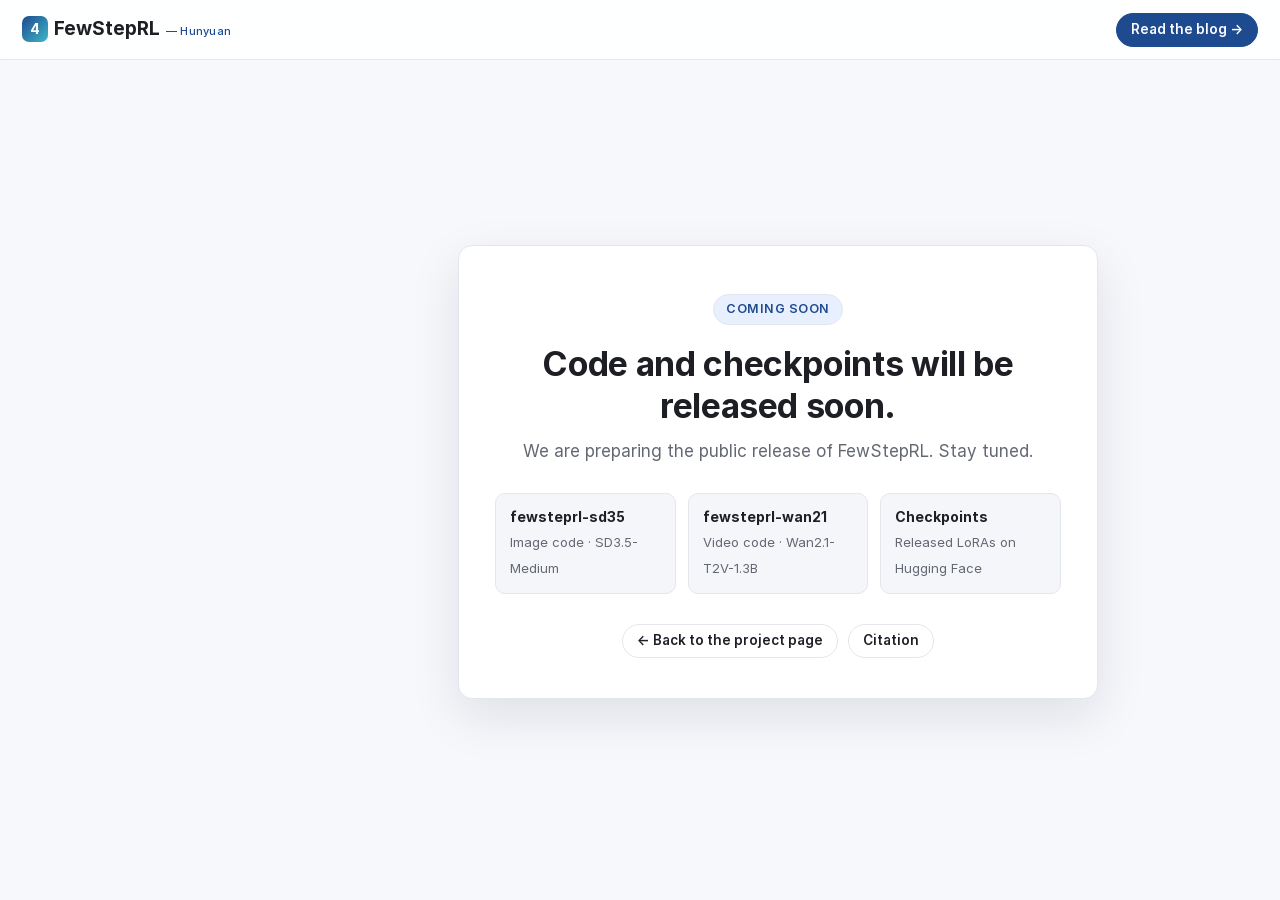
==== coming-soon.html @ bf6ca1c7 "FewStepRL project page Co-authored-by: Cursor <cursoragent@cursor.com>" ====
<!doctype html>
<html lang="en">
<head>
<meta charset="utf-8">
<meta name="viewport" content="width=device-width, initial-scale=1">
<meta name="theme-color" content="#0d1424">
<title>FewStepRL — Code and checkpoints coming soon</title>
<meta name="description" content="The FewStepRL code (SD3.5-Medium and Wan2.1) and checkpoints will be released soon.">
<link rel="stylesheet" href="css/style.css">
<style>
  .soon { min-height: 100vh; display: grid; place-items: center; padding: calc(var(--top) + 32px) 22px 48px; }
  .soon .panel { max-width: 640px; width: 100%; text-align: center; background: var(--card); border: 1px solid var(--line);
    border-radius: var(--radius); box-shadow: var(--shadow); padding: 48px 36px 40px; }
  .soon .badge { display: inline-block; padding: 4px 12px; border-radius: 999px; background: var(--grp-soft); color: var(--hy);
    font-size: 12.5px; font-weight: 600; letter-spacing: .04em; text-transform: uppercase; }
  .soon h1 { font-size: 34px; margin: 18px 0 10px; }
  .soon .lead { color: var(--muted); font-size: 17px; }
  .soon .items { display: grid; grid-template-columns: repeat(auto-fit, minmax(170px, 1fr)); gap: 12px; margin: 28px 0 30px; text-align: left; }
  .soon .item { border: 1px solid var(--line); border-radius: 10px; padding: 12px 14px; background: var(--soft); }
  .soon .item b { display: block; font-size: 14px; }
  .soon .item span { font-size: 13px; color: var(--muted); }
  .soon .actions { display: flex; gap: 10px; justify-content: center; flex-wrap: wrap; }
</style>
</head>
<body>

<header class="topbar">
  <a class="brand" href="./"><span class="logo" aria-hidden="true"></span>FewStepRL <span class="sig">— Hunyuan</span></a>
  <span class="spacer"></span>
  <nav class="links">
    <a class="btn solid" href="./#framework">Read the blog →</a>
  </nav>
</header>

<main class="soon">
  <div class="panel">
    <span class="badge">Coming soon</span>
    <h1>Code and checkpoints will be released soon.</h1>
    <p class="lead">We are preparing the public release of FewStepRL. Stay tuned.</p>
    <div class="items">
      <div class="item"><b>fewsteprl-sd35</b><span>Image code · SD3.5-Medium</span></div>
      <div class="item"><b>fewsteprl-wan21</b><span>Video code · Wan2.1-T2V-1.3B</span></div>
      <div class="item"><b>Checkpoints</b><span>Released LoRAs on Hugging Face</span></div>
    </div>
    <div class="actions">
      <a class="btn" href="./">← Back to the project page</a>
      <a class="btn" href="./#cite">Citation</a>
    </div>
  </div>
</main>

</body>
</html>
---- css/style.css ----
/* FewStepRL project page. Static HTML/CSS/JS, no build step. */
@font-face { font-family: Inter; font-weight: 400; font-style: normal; font-display: swap; src: url("../fonts/Inter-Regular.woff2") format("woff2"); }
@font-face { font-family: Inter; font-weight: 400; font-style: italic; font-display: swap; src: url("../fonts/Inter-Italic.woff2") format("woff2"); }
@font-face { font-family: Inter; font-weight: 500; font-display: swap; src: url("../fonts/Inter-Medium.woff2") format("woff2"); }
@font-face { font-family: Inter; font-weight: 600; font-display: swap; src: url("../fonts/Inter-SemiBold.woff2") format("woff2"); }
@font-face { font-family: Inter; font-weight: 700; font-display: swap; src: url("../fonts/Inter-Bold.woff2") format("woff2"); }

:root {
  --ink: #1e1f24;
  --muted: #646873;
  --faint: #9a9ea8;
  --line: #e3e6ec;
  --soft: #f4f6fa;
  --card: #ffffff;
  --page-bg: #f7f8fb;
  --hy: #1e4a8f;            /* Hunyuan blue (paper) */
  --hy-deep: #0f2a57;
  --navy: #0d1424;
  --cyan: #3fb6c8;
  --grp: #2c63d6;           /* group-advantage-based RL */
  --grp-soft: #e8efff;
  --rg: #d66e28;            /* reward-gradient-based RL */
  --rg-soft: #fdf0e6;
  --ref: #6f7480;           /* references (AnyFlow init, SD3.5, Wan2.1) */
  --ok: #1f8a5b;
  --radius: 14px;
  --shadow: 0 18px 50px rgba(14, 24, 54, .10);
  --shadow-sm: 0 4px 16px rgba(14, 24, 54, .07);
  --side: 276px;
  --top: 60px;
  --film-tint: rgba(247, 248, 251, .46);
  --film-vfilter: saturate(.74) contrast(.36) brightness(1.42);   /* = the tint above, as a filter (see .frame video) */
}

* { box-sizing: border-box; }
html { scroll-behavior: smooth; }
body {
  margin: 0; color: var(--ink); background: var(--page-bg);
  font-family: Inter, "PingFang SC", "Helvetica Neue", Arial, sans-serif; font-size: 16px; line-height: 1.62;
  -webkit-font-smoothing: antialiased;
}
a { color: var(--hy); text-decoration: none; }
a:hover { text-decoration: underline; }
img, video { display: block; max-width: 100%; }
code, pre { font-family: "JetBrains Mono", "SFMono-Regular", Menlo, Consolas, monospace; }
h1, h2, h3, h4 { line-height: 1.25; margin: 0; letter-spacing: -.01em; }
p { margin: .6em 0; }
.small { font-size: 13px; }
.muted { color: var(--muted); }
.nowrap { white-space: nowrap; }

/* ---------- top bar ---------- */
.topbar {
  position: fixed; z-index: 50; inset: 0 0 auto 0; height: var(--top);
  display: flex; align-items: center; gap: 18px; padding: 0 22px;
  background: rgba(255, 255, 255, .88); backdrop-filter: blur(16px); -webkit-backdrop-filter: blur(16px);
  border-bottom: 1px solid var(--line);
}
.brand { display: flex; align-items: baseline; gap: 6px; color: var(--ink); font-weight: 700; font-size: 19px; }
.brand:hover { text-decoration: none; }
.brand .sig { font-size: 11px; font-weight: 500; color: var(--hy); letter-spacing: .02em; }
.brand .logo { width: 26px; height: 26px; border-radius: 7px; background: linear-gradient(135deg, var(--hy), var(--cyan)); align-self: center; position: relative; }
.brand .logo::after { content: "4"; position: absolute; inset: 0; display: grid; place-items: center; color: #fff; font-size: 14px; font-weight: 700; }
.topbar .spacer { flex: 1; }
.topbar .links { display: flex; gap: 8px; }
.btn {
  display: inline-flex; align-items: center; gap: 7px; height: 34px; padding: 0 14px; border-radius: 999px;
  border: 1px solid var(--line); background: #fff; color: var(--ink); font-size: 13.5px; font-weight: 600; cursor: pointer;
}
.btn:hover { text-decoration: none; border-color: #c9cfdb; box-shadow: var(--shadow-sm); }
.btn.solid { background: var(--hy); color: #fff; border-color: var(--hy); }
.btn.solid:hover { background: var(--hy-deep); }
.btn .ico { font-size: 12px; opacity: .85; }
.menu-toggle { display: none; }

/* ---------- sidebar TOC ---------- */
.sidebar {
  position: fixed; z-index: 40; top: var(--top); bottom: 0; left: 0; width: var(--side);
  overflow-y: auto; padding: 22px 16px 40px 18px; border-right: 1px solid var(--line); background: #fff;
}
.toc-group { margin-bottom: 18px; }
.toc-title { font-size: 11.5px; letter-spacing: .08em; text-transform: uppercase; color: var(--faint); font-weight: 600; margin: 0 0 6px 8px; }
.toc a {
  display: flex; align-items: center; gap: 9px; padding: 6px 10px; border-radius: 9px; color: #3a3d45; font-size: 14px; line-height: 1.35;
}
.toc a:hover { background: var(--soft); text-decoration: none; }
.toc a.active { background: var(--grp-soft); color: var(--hy-deep); font-weight: 600; }
.toc a .num { flex: none; width: 20px; height: 20px; border-radius: 50%; display: grid; place-items: center; font-size: 11px; font-weight: 700; background: var(--soft); color: var(--muted); }
.toc a.active .num { background: var(--hy); color: #fff; }
.toc a .dot { flex: none; width: 8px; height: 8px; border-radius: 50%; background: var(--grp); margin: 0 6px 0 6px; }
.toc a .dot.rg { background: var(--rg); }
.toc a .dot.ref { background: var(--ref); }
.toc .sub { margin-left: 14px; border-left: 1px dashed var(--line); padding-left: 4px; }
.side-foot { font-size: 12px; color: var(--faint); margin: 24px 10px 0; line-height: 1.5; }

/* ---------- main / pages ---------- */
main { margin-left: var(--side); padding-top: var(--top); min-height: 100vh; }
.page { display: none; padding: 40px 56px 64px; max-width: 1180px; margin: 0 auto; animation: pageIn .38s ease both; }
.page.active { display: block; }
.page.wide { max-width: none; padding: 0; }
@keyframes pageIn { from { opacity: 0; transform: translateY(10px); } to { opacity: 1; transform: none; } }
.kicker { font-size: 12.5px; font-weight: 700; letter-spacing: .09em; text-transform: uppercase; color: var(--hy); margin-bottom: 10px; }
.kicker.rg { color: var(--rg); }
.page h1 { font-size: 38px; font-weight: 700; margin-bottom: 12px; }
.page h2 { font-size: 23px; font-weight: 700; margin: 42px 0 12px; }
.page h3 { font-size: 17px; font-weight: 700; margin: 26px 0 8px; }
.lead { font-size: 18px; color: #3d4150; max-width: 880px; }
.prose { max-width: 880px; }
.prose li { margin: 4px 0; }
.src { display: inline-block; font-size: 11px; font-weight: 600; color: var(--hy); background: var(--grp-soft); border-radius: 6px; padding: 0 6px; margin-left: 4px; line-height: 18px; vertical-align: 1px; white-space: nowrap; }
.src.rg { color: var(--rg); background: var(--rg-soft); }
.note { font-size: 13px; color: var(--muted); }
.card { background: var(--card); border: 1px solid var(--line); border-radius: var(--radius); padding: 20px 22px; box-shadow: var(--shadow-sm); }
.callout { border-left: 4px solid var(--hy); background: #fff; border-radius: 0 12px 12px 0; padding: 14px 18px; margin: 18px 0; box-shadow: var(--shadow-sm); }
.callout.rg { border-color: var(--rg); }
.callout.warn { border-color: #c79a1a; }
.grid2 { display: grid; grid-template-columns: minmax(0, 1fr) minmax(0, 1fr); gap: 18px; }
.grid3 { display: grid; grid-template-columns: repeat(3, 1fr); gap: 16px; }
.grid4 { display: grid; grid-template-columns: repeat(4, 1fr); gap: 14px; }
.eq { overflow-x: auto; padding: 4px 0; }
.eqbox { background: #fff; border: 1px solid var(--line); border-radius: 12px; padding: 12px 18px; margin: 14px 0; overflow-x: auto; }
.eqbox .label { font-size: 11.5px; color: var(--faint); text-transform: uppercase; letter-spacing: .07em; font-weight: 600; }
.badges { display: flex; flex-wrap: wrap; gap: 8px; margin: 6px 0 18px; }
.badge { font-size: 12px; font-weight: 600; padding: 3px 10px; border-radius: 999px; background: var(--soft); color: #464a55; border: 1px solid var(--line); }
.badge.grp { background: var(--grp-soft); color: var(--grp); border-color: #cddcff; }
.badge.rg { background: var(--rg-soft); color: var(--rg); border-color: #f5d6bf; }
.pager { display: flex; justify-content: space-between; gap: 16px; margin-top: 56px; padding-top: 22px; border-top: 1px solid var(--line); }
.pager a { flex: 1; display: block; padding: 14px 18px; border: 1px solid var(--line); border-radius: 12px; background: #fff; color: var(--ink); }
.pager a:hover { text-decoration: none; box-shadow: var(--shadow-sm); border-color: #cfd5e0; }
.pager a small { display: block; color: var(--faint); font-size: 12px; }
.pager a.next { text-align: right; }
.pager a b { font-weight: 600; }

/* ---------- home / hero ---------- */
.hero {
  position: relative; overflow: hidden; color: #fff; padding: 64px 56px 34px;
  background: radial-gradient(1200px 500px at 10% -10%, rgba(63, 182, 200, .28), transparent 60%),
              radial-gradient(900px 500px at 100% 0%, rgba(44, 99, 214, .35), transparent 60%),
              linear-gradient(180deg, #0b1220 0%, #0f1b33 100%);
  --film-tint: rgba(13, 22, 40, .44);
  --film-vfilter: saturate(.78) contrast(.86) brightness(.62);
}
.hero h1 { font-size: 64px; font-weight: 800; letter-spacing: -.025em; line-height: 1.02; }
.hero h1 .accent { background: linear-gradient(90deg, #8fd8ff, #ffffff 60%); -webkit-background-clip: text; background-clip: text; color: transparent; }
.hero h1 .sig { font-size: 18px; font-weight: 500; letter-spacing: .02em; color: #9fc3ff; margin-left: 10px; vertical-align: 6px; }
.hero .subtitle { font-size: 22px; font-weight: 500; color: #dce6f7; margin: 14px 0 8px; }
.hero .authors { font-size: 15px; color: #b8c5dc; max-width: 900px; }
.hero .tagline { margin: 14px 0 0; font-size: 16px; color: #e8eefb; max-width: 1120px; text-wrap: balance; }
.hero .cta { display: flex; flex-wrap: wrap; gap: 10px; margin: 22px 0 30px; }
.hero .btn { background: rgba(255, 255, 255, .08); color: #fff; border-color: rgba(255, 255, 255, .22); }
.hero .btn:hover { background: rgba(255, 255, 255, .16); }
.hero .btn.solid { background: #fff; color: var(--hy-deep); border-color: #fff; }
.hero .film-caption { font-size: 12.5px; color: #9fb0cc; margin: 10px 2px 0; }
.home-body { padding: 36px 56px 64px; max-width: 1240px; }
.stats { display: grid; grid-template-columns: repeat(5, 1fr); gap: 14px; margin: 6px 0 8px; }
.stat { background: #fff; border: 1px solid var(--line); border-radius: 14px; padding: 16px 18px; }
.stat b { display: block; font-size: 30px; line-height: 1.1; color: var(--hy-deep); }
.stat span { font-size: 13px; color: var(--muted); }
.phase-cards { display: grid; grid-template-columns: repeat(3, 1fr); gap: 16px; margin-top: 14px; }
.phase-card { position: relative; display: block; color: var(--ink); background: #fff; border: 1px solid var(--line); border-radius: 16px; padding: 20px 20px 18px; transition: transform .2s, box-shadow .2s; }
.phase-card:hover { transform: translateY(-3px); box-shadow: var(--shadow); text-decoration: none; }
.phase-card .n { width: 32px; height: 32px; border-radius: 10px; display: grid; place-items: center; font-weight: 800; color: #fff; background: linear-gradient(135deg, var(--hy), var(--cyan)); margin-bottom: 12px; }
.phase-card h3 { margin: 0 0 6px; font-size: 17px; }
.phase-card p { font-size: 14px; color: #4a4e5a; margin: 0; }
.phase-card .go { position: absolute; right: 18px; top: 20px; color: var(--faint); }
.finding { display: flex; gap: 14px; align-items: flex-start; }
.finding .ix { flex: none; width: 34px; height: 34px; border-radius: 50%; display: grid; place-items: center; font-weight: 700; background: var(--grp-soft); color: var(--hy); }
.finding.rg .ix { background: var(--rg-soft); color: var(--rg); }

/* ---------- film strip gallery ---------- */
.filmstrip {
  position: relative; overflow: hidden; background: #111318; border-radius: 6px; margin: 14px 0;
  --h: 168px; --hole: 10px; --dur: 80s;
  box-shadow: 0 10px 30px rgba(0, 0, 0, .25);
}
.filmstrip .track {
  display: flex; width: max-content; gap: 10px; padding: 22px 0; position: relative;
  animation: filmScroll var(--dur) linear infinite;
}
.filmstrip.reverse .track { animation-direction: reverse; }
.filmstrip .track::before, .filmstrip .track::after {
  content: ""; position: absolute; left: 0; right: 0; height: 12px; pointer-events: none;
  background-image: url("data:image/svg+xml,%3Csvg xmlns='http://www.w3.org/2000/svg' width='26' height='12'%3E%3Crect x='7' y='2' width='12' height='8' rx='2' fill='%23e9ecf2' fill-opacity='.82'/%3E%3C/svg%3E");
  background-repeat: repeat-x;
}
.filmstrip .track::before { top: 5px; }
.filmstrip .track::after { bottom: 5px; }
.filmstrip .frame {
  position: relative; flex: none; height: var(--h); border-radius: 3px; overflow: hidden; cursor: zoom-in; background: #000;
  transition: transform .35s ease;
}
.filmstrip .frame.sq { width: var(--h); }
.filmstrip .frame.wide { width: calc(var(--h) * 1.7333); }
.filmstrip .frame img, .filmstrip .frame video { width: 100%; height: 100%; object-fit: cover; filter: saturate(.72) brightness(.96); transition: filter .45s ease; }
.filmstrip .frame::after { content: ""; position: absolute; inset: 0; background: var(--film-tint); transition: opacity .45s ease; pointer-events: none; }
/* a playing video is often composited on its own GPU layer and drawn above the overlay, so videos carry the tint in
   their own filter (fitted to match the overlay to ~1/255) instead */
.filmstrip .frame video { filter: var(--film-vfilter); }
.filmstrip .frame.wide::after { display: none; }
.filmstrip .frame .cap {
  position: absolute; left: 0; right: 0; bottom: 0; padding: 22px 9px 7px; font-size: 11px; line-height: 1.3; color: #fff;
  background: linear-gradient(0deg, rgba(0, 0, 0, .72), transparent); opacity: 0; transform: translateY(6px); transition: .3s ease; z-index: 2;
}
.filmstrip .frame .cap b { display: block; font-size: 11.5px; }
.filmstrip:hover .track { animation-play-state: paused; }
.filmstrip:hover .frame img, .filmstrip:hover .frame video { filter: none; }
.filmstrip:hover .frame::after { opacity: 0; }
.filmstrip .frame:hover { transform: scale(1.045); z-index: 3; }
.filmstrip .frame:hover .cap { opacity: 1; transform: none; }
.filmstrip .kind { position: absolute; top: 6px; left: 7px; z-index: 2; font-size: 10px; font-weight: 700; letter-spacing: .06em; padding: 1px 6px; border-radius: 4px; background: rgba(0, 0, 0, .45); color: #fff; }
@keyframes filmScroll { from { transform: translateX(0); } to { transform: translateX(-50%); } }
.film-legend { display: flex; flex-wrap: wrap; gap: 14px; font-size: 13px; color: var(--muted); margin: 6px 0 0; }
.film-legend span::before { content: "●"; margin-right: 5px; color: var(--hy); }
@media (prefers-reduced-motion: reduce) {
  .filmstrip { overflow-x: auto; }
  .filmstrip .track { animation: none; }
  .page { animation: none; }
}

/* ---------- lightbox ---------- */
.lightbox { position: fixed; inset: 0; z-index: 100; display: none; place-items: center; background: rgba(6, 10, 20, .86); padding: 30px; }
.lightbox.open { display: grid; }
.lightbox .box { max-width: min(1100px, 94vw); max-height: 92vh; display: grid; grid-template-columns: auto 320px; gap: 22px; align-items: start; background: #0f1524; border-radius: 16px; padding: 18px; color: #e8edf7; }
.lightbox .media img, .lightbox .media video { max-height: 80vh; max-width: min(720px, 60vw); border-radius: 8px; }
.lightbox .meta h4 { font-size: 15px; margin-bottom: 6px; }
.lightbox .meta p { font-size: 13.5px; color: #c4cee0; }
.lightbox .meta pre { white-space: pre-wrap; word-break: break-all; font-size: 11.5px; background: #182036; padding: 10px; border-radius: 8px; color: #cfe3ff; }
.lightbox .close { position: absolute; top: 18px; right: 24px; font-size: 30px; color: #fff; background: none; border: 0; cursor: pointer; }

/* ---------- tables ---------- */
.table-wrap { overflow-x: auto; background: #fff; border: 1px solid var(--line); border-radius: 12px; margin: 14px 0; }
table.data { border-collapse: collapse; width: 100%; font-size: 13.5px; font-variant-numeric: tabular-nums; }
table.data th, table.data td { padding: 8px 11px; text-align: right; border-bottom: 1px solid #eef0f4; white-space: nowrap; }
table.data th:first-child, table.data td:first-child { text-align: left; }
table.data thead th { background: #fafbfd; font-weight: 600; color: #474b56; position: sticky; top: 0; cursor: pointer; user-select: none; }
table.data thead th.nosort { cursor: default; }
table.data thead th .arrow { font-size: 10px; color: var(--faint); margin-left: 3px; }
table.data thead tr.groups th { font-size: 11.5px; color: var(--faint); text-transform: uppercase; letter-spacing: .06em; cursor: default; text-align: center; border-bottom: 0; }
table.data tbody tr:hover { background: #f8faff; }
table.data td.best { font-weight: 700; color: var(--hy-deep); }
table.data tr.ref td { color: var(--muted); font-style: italic; }
table.data tr.rg td:first-child { color: var(--rg); font-weight: 600; }
table.data tr.grp td:first-child { color: var(--grp); font-weight: 600; }
table.data td.na { color: var(--faint); text-align: center; }
table.data a { color: inherit; }
table.comps td, table.comps th { text-align: center; }
table.comps th.m { cursor: pointer; }
table.comps th.m:hover, table.comps td.hl { background: #f0f5ff; }
table.comps th.m.rgc { color: var(--rg); }
table.comps th.m.grpc { color: var(--grp); }

/* ---------- charts ---------- */
.chart-card { background: #fff; border: 1px solid var(--line); border-radius: 14px; padding: 16px 18px 12px; margin: 14px 0; }
.chart-head { display: flex; flex-wrap: wrap; gap: 8px; align-items: center; justify-content: space-between; margin-bottom: 6px; }
.chart-head h4 { font-size: 15px; }
.seg { display: inline-flex; flex-wrap: wrap; gap: 4px; background: var(--soft); border-radius: 10px; padding: 3px; }
.seg button { border: 0; background: transparent; padding: 5px 10px; border-radius: 8px; font-size: 12.5px; font-weight: 600; color: #4f5462; cursor: pointer; }
.seg button.on { background: #fff; color: var(--hy-deep); box-shadow: 0 1px 4px rgba(0, 0, 0, .08); }
.legend { display: flex; flex-wrap: wrap; gap: 6px 14px; font-size: 12.5px; margin-top: 6px; }
.legend .it { display: inline-flex; align-items: center; gap: 6px; cursor: pointer; user-select: none; }
.legend .it.off { opacity: .35; }
.legend .sw { width: 18px; height: 3px; border-radius: 2px; }
.legend .sw.dash { background: repeating-linear-gradient(90deg, currentColor 0 4px, transparent 4px 7px) !important; }
svg.chart { width: 100%; height: auto; overflow: visible; font-family: Inter, sans-serif; }
svg.chart .axis line, svg.chart .axis path { stroke: #c9ced8; }
svg.chart .grid line { stroke: #eef0f4; }
svg.chart text { fill: #6a6f7b; font-size: 11px; }
svg.chart .ttl { fill: #3c404b; font-size: 12px; font-weight: 600; }
.tip { position: fixed; z-index: 90; pointer-events: none; background: rgba(16, 22, 38, .94); color: #fff; font-size: 12px; line-height: 1.45; padding: 8px 10px; border-radius: 8px; box-shadow: var(--shadow); display: none; max-width: 300px; }
.tip b { font-weight: 600; }
.tip .row { display: flex; align-items: center; gap: 6px; }
.tip .sw { width: 9px; height: 9px; border-radius: 50%; display: inline-block; }

/* ---------- interactive figures ---------- */
.fig { background: #fff; border: 1px solid var(--line); border-radius: 16px; padding: 16px; margin: 16px 0; box-shadow: var(--shadow-sm); }
.fig-grid { display: grid; grid-template-columns: minmax(0, 1.25fr) minmax(0, 1fr); gap: 20px; align-items: start; }
.fig svg { width: 100%; height: auto; display: block; touch-action: none; }
.fig .controls { display: grid; gap: 10px; font-size: 13.5px; }
.fig .controls label { display: grid; grid-template-columns: 90px 1fr 54px; align-items: center; gap: 10px; }
.fig .controls input[type=range] { width: 100%; accent-color: var(--hy); }
.fig .controls .val { font-variant-numeric: tabular-nums; text-align: right; font-weight: 600; color: var(--hy-deep); }
.fig svg.domain { max-width: 250px; margin: 4px auto; }
.fig .readout { background: var(--soft); border-radius: 10px; padding: 10px 12px; font-size: 13px; }
.fig .caption { font-size: 12.5px; color: var(--muted); margin-top: 8px; }
.fig .schematic { font-size: 11px; font-weight: 700; color: var(--faint); letter-spacing: .08em; text-transform: uppercase; }
.anchor-cards { display: grid; grid-template-columns: repeat(4, 1fr); gap: 10px; margin: 12px 0; }
.anchor-card { background: #fff; border: 1px solid var(--line); border-radius: 12px; padding: 10px 12px; min-height: 86px; }
.anchor-card .k { font-size: 12px; color: var(--muted); font-weight: 600; }
.anchor-card .v { margin-top: 6px; font-size: 14px; overflow-x: auto; }
.anchor-card.off { background: #fafbfc; }
.anchor-card.off .v { color: var(--faint); }

/* ---------- method pages ---------- */
.method-head { display: flex; gap: 22px; align-items: flex-start; justify-content: space-between; }
.method-head .orig { font-size: 14px; color: var(--muted); }
.step-block { display: grid; grid-template-columns: 44px 1fr; gap: 16px; margin: 22px 0; }
.step-block .si { width: 44px; height: 44px; border-radius: 12px; display: grid; place-items: center; font-weight: 800; color: #fff; background: linear-gradient(135deg, var(--hy), var(--cyan)); }
.step-block.rg .si { background: linear-gradient(135deg, #c45a1a, #f0a35b); }
.step-block h3 { margin: 4px 0 6px; }
.code { background: #0f1524; color: #d6e2ff; border-radius: 12px; padding: 14px 16px; font-size: 12.5px; line-height: 1.55; overflow-x: auto; margin: 12px 0; }
.code .c { color: #7f93b8; }
.code .k { color: #ff9ecf; }
.code .f { color: #8fd8ff; }
.result-cards { display: grid; grid-template-columns: repeat(3, 1fr); gap: 12px; margin: 12px 0; }
.result-card { background: #fff; border: 1px solid var(--line); border-radius: 12px; padding: 14px 16px; }
.result-card h4 { font-size: 13px; color: var(--muted); font-weight: 600; margin-bottom: 8px; text-transform: uppercase; letter-spacing: .05em; }
.result-card .kv { display: flex; justify-content: space-between; font-size: 14px; padding: 3px 0; border-bottom: 1px dashed #edf0f5; font-variant-numeric: tabular-nums; }
.result-card .kv:last-child { border-bottom: 0; }
.result-card .kv b { font-weight: 700; }
.result-card .kv .d { font-size: 12px; margin-left: 6px; }
.up { color: var(--ok); }
.down { color: #c0392b; }
.samples { display: grid; grid-template-columns: repeat(5, 1fr); gap: 10px; }
.sample { position: relative; }
.sample img { width: 100%; aspect-ratio: 1; object-fit: cover; border-radius: 10px; cursor: zoom-in; }
.sample .lab { font-size: 11.5px; color: var(--muted); margin-top: 4px; line-height: 1.35; }
.toggle-row { display: flex; align-items: center; gap: 10px; margin: 8px 0; font-size: 13px; }
.family-map { display: grid; grid-template-columns: 160px repeat(5, 1fr); gap: 8px; align-items: stretch; }
.family-map .hd { font-size: 12px; font-weight: 700; color: var(--faint); text-transform: uppercase; letter-spacing: .06em; display: grid; place-items: center; text-align: center; }
.family-map .row-h { font-size: 13px; font-weight: 700; display: grid; align-items: center; padding: 8px 10px; border-radius: 10px; background: var(--soft); }
.family-map a.cell { display: grid; place-items: center; text-align: center; padding: 14px 8px; border-radius: 12px; border: 1px solid var(--line); background: #fff; color: var(--ink); font-weight: 600; font-size: 14px; transition: .2s; }
.family-map a.cell small { display: block; font-weight: 500; color: var(--muted); font-size: 11.5px; }
.family-map a.cell.grp { border-color: #cddcff; }
.family-map a.cell.rg { border-color: #f5d6bf; }
.family-map a.cell:hover { text-decoration: none; transform: translateY(-2px); box-shadow: var(--shadow-sm); }
.family-map .empty { border: 1px dashed var(--line); border-radius: 12px; display: grid; place-items: center; color: var(--faint); font-size: 12px; }

/* ---------- video ---------- */
.vgrid { display: grid; grid-template-columns: repeat(4, 1fr); gap: 8px; }
.vcell { position: relative; }
.vcell video { width: 100%; border-radius: 8px; background: #000; aspect-ratio: 832 / 480; object-fit: cover; }
.vcell .lab { position: absolute; left: 8px; top: 6px; font-size: 11.5px; font-weight: 700; color: #fff; background: rgba(0, 0, 0, .45); padding: 1px 7px; border-radius: 5px; }
.vcell .lab.rg { background: rgba(214, 110, 40, .85); }
.vcell .lab.ref { background: rgba(80, 84, 94, .8); }
.vctl { display: flex; align-items: center; gap: 12px; margin: 10px 0; font-size: 13px; }
.vctl input[type=range] { flex: 1; accent-color: var(--hy); }
.vctl button { border: 1px solid var(--line); background: #fff; border-radius: 8px; padding: 4px 12px; font-weight: 600; cursor: pointer; }

/* ---------- before/after ---------- */
.ba { position: relative; width: 100%; max-width: 520px; aspect-ratio: 1; border-radius: 12px; overflow: hidden; user-select: none; cursor: ew-resize; background: #000; }
.ba img { position: absolute; inset: 0; width: 100%; height: 100%; object-fit: cover; }
.ba .after { clip-path: inset(0 0 0 var(--cut, 50%)); }
.ba .bar { position: absolute; top: 0; bottom: 0; left: var(--cut, 50%); width: 2px; background: #fff; box-shadow: 0 0 8px rgba(0, 0, 0, .4); }
.ba .bar::after { content: "⟷"; position: absolute; top: 50%; left: 50%; transform: translate(-50%, -50%); width: 34px; height: 34px; border-radius: 50%; background: #fff; color: var(--hy); display: grid; place-items: center; font-weight: 700; }
.ba .tag { position: absolute; top: 10px; font-size: 12px; font-weight: 700; color: #fff; background: rgba(0, 0, 0, .5); padding: 2px 8px; border-radius: 6px; }
.ba .tag.l { left: 10px; } .ba .tag.r { right: 10px; }
.chips { display: flex; flex-wrap: wrap; gap: 6px; margin: 8px 0; }
.chip { border: 1px solid var(--line); background: #fff; border-radius: 999px; padding: 4px 11px; font-size: 12.5px; font-weight: 600; cursor: pointer; color: #4b4f5b; }
.chip.on { background: var(--hy); color: #fff; border-color: var(--hy); }

/* ---------- decision tree ---------- */
.tree { display: grid; gap: 12px; max-width: 880px; }
.q { background: #fff; border: 1px solid var(--line); border-radius: 14px; padding: 16px 18px; }
.q .qt { font-weight: 700; margin-bottom: 10px; }
.q .opts { display: flex; gap: 8px; flex-wrap: wrap; }
.q .opts button { border: 1px solid var(--line); background: var(--soft); padding: 7px 14px; border-radius: 10px; font-weight: 600; cursor: pointer; }
.q .opts button.on { background: var(--hy); color: #fff; border-color: var(--hy); }
.ans { border-radius: 14px; padding: 16px 18px; background: linear-gradient(135deg, #eef4ff, #fff); border: 1px solid #cddcff; }
.ans.rg { background: linear-gradient(135deg, #fff3ea, #fff); border-color: #f5d6bf; }

/* ---------- citation ---------- */
pre.bib { background: #0f1524; color: #d6e2ff; padding: 16px 18px; border-radius: 12px; font-size: 13px; overflow-x: auto; }
.repo-cards { display: grid; grid-template-columns: minmax(0, 1fr) minmax(0, 1fr); gap: 16px; }

/* ---------- responsive ---------- */
@media (max-width: 1100px) {
  .grid4, .stats { grid-template-columns: repeat(2, 1fr); }
  .fig-grid, .grid2, .repo-cards { grid-template-columns: 1fr; }
  .result-cards, .phase-cards, .grid3 { grid-template-columns: 1fr; }
  .anchor-cards { grid-template-columns: repeat(2, 1fr); }
  .samples { grid-template-columns: repeat(3, 1fr); }
}
@media (max-width: 860px) {
  :root { --side: 0px; }
  .sidebar { transform: translateX(-100%); width: 280px; transition: transform .25s; box-shadow: var(--shadow); }
  body.menu-open .sidebar { transform: none; }
  .menu-toggle { display: inline-flex; }
  .topbar .links .btn:not(.solid) { display: none; }
  .page, .home-body { padding: 28px 18px 48px; }
  .hero { padding: 44px 18px 26px; }
  .hero h1 { font-size: 44px; }
  .vgrid { grid-template-columns: repeat(2, 1fr); }
  .lightbox .box { grid-template-columns: 1fr; }
  .family-map { grid-template-columns: 110px repeat(5, minmax(90px, 1fr)); overflow-x: auto; }
}

/* long display equations scroll inside their box instead of widening the page */
.katex-display { overflow-x: auto; overflow-y: hidden; padding: 2px 0; }
.card, .eqbox, .fig, .step-block > div, .result-card { min-width: 0; }
.step-block { grid-template-columns: 44px minmax(0, 1fr); }
.fig { overflow: hidden; }
@media (max-width: 860px) { .step-block { grid-template-columns: 1fr; } .step-block .si { width: 34px; height: 34px; } }
.eqbox, .katex-display, .card, .anchor-card .v, .table-wrap { position: relative; }  /* contain KaTeX's hidden MathML */
@media (max-width: 860px) { .topbar .links { display: none; } }

/* ---------- overview: centred layout ---------- */
.hero { text-align: center; }
.hero .authors, .hero .tagline { margin-left: auto; margin-right: auto; }
.hero .cta { justify-content: center; }
.hero h1 .sig { display: inline-block; }
.home-body { margin: 0 auto; max-width: 1180px; }
.home-intro { max-width: 860px; margin: 0 auto; text-align: center; }
.home-intro p { text-align: left; }
h2.center, p.center { text-align: center; }
p.center.note { max-width: 860px; margin-left: auto; margin-right: auto; }
p.center.note.xp-intro { max-width: 1000px; text-wrap: balance; }

/* ---------- explainer video ---------- */
.explainer { max-width: 1180px; margin: 14px auto 0; }
.xp-stage { position: relative; width: 100%; aspect-ratio: 16 / 9; border-radius: 16px; overflow: hidden; border: 1px solid var(--line); background: #fcfcfd; box-shadow: var(--shadow); cursor: pointer; --s: 1; }
.xp-stage canvas { position: absolute; inset: 0; width: 100%; height: 100%; }
.xp-over { position: absolute; inset: 0; pointer-events: none; font-size: calc(var(--s) * 19px); color: #262626; }
.xp-o { position: absolute; line-height: 1.4; will-change: opacity; }
.xp-o h4 { font-size: 1.32em; margin: 0 0 .35em; color: #1e1f24; }
.xp-o p { margin: .2em 0 .3em; }
.xp-o .katex-display { margin: .35em 0; overflow: visible; }
.xp-o .katex { font-size: 1.08em; }
.xp-small { font-size: .9em; color: #555; }
.xp-lab { white-space: nowrap; font-size: .95em; font-weight: 500; background: rgba(252, 252, 253, .78); border-radius: 4px; padding: 0 3px; }
.xp-box { border: 1px solid #c9ccd3; border-radius: 10px; padding: .4em .8em; background: #fff; }
.xp-box .katex-display { margin: .2em 0 .5em; }
.xp-capbox { text-align: center; }
.xp-cap { display: inline-block; font-size: 1.02em; color: #2c3240; background: rgba(255, 255, 255, .92); border: 1px solid #e6e8ee; border-radius: 999px; padding: .25em 1em; }
.xp-chips { display: flex; gap: .5em; }
.xp-chips span { font-size: .82em; font-weight: 700; padding: .25em .8em; border-radius: 999px; background: #eef0f5; color: #8a8f9a; transition: .3s; }
.xp-chips span.on { background: #1e4a8f; color: #fff; }
.xp-end { text-align: center; font-size: 1.05em; }
.xp-end-row { display: grid; grid-template-columns: repeat(3, 1fr); gap: 1em; margin-bottom: 1.4em; }
.xp-end-row > div { background: #fff; border: 1px solid #e3e6ec; border-radius: 14px; padding: 1em; box-shadow: 0 6px 20px rgba(14, 24, 54, .06); }
.xp-end-row b { display: block; font-size: 1.15em; color: #1e4a8f; margin-bottom: .4em; }
.xp-end-row span { color: #3c404b; }
.xp-brand { font-size: 2.4em; font-weight: 800; color: #1e4a8f; letter-spacing: -.01em; margin-bottom: .55em; }
.xp-brand span { font-size: .32em; font-weight: 500; margin-left: .5em; letter-spacing: .02em; }
.xp-map { display: grid; grid-template-columns: auto 1fr; gap: .25em 1em; align-items: baseline; text-align: left; max-width: 900px; margin: 0 auto 1.2em; }
.xp-map span { color: #8a8f9a; font-size: .85em; text-align: right; }
.xp-map p { margin: 0; font-size: .94em; }
.xp-anch { display: grid; grid-template-columns: auto auto auto; gap: .2em .7em; align-items: baseline; font-size: .9em; color: #3c404b; }
.xp-anch .xp-anch-h { grid-column: 1 / -1; color: #262626; }
.xp-anch .katex { font-size: 1.06em; }
.xp-ctl { display: flex; align-items: center; gap: 12px; margin-top: 10px; }
.xp-play { width: 38px; height: 38px; border-radius: 50%; border: 0; background: var(--hy); color: #fff; font-size: 14px; cursor: pointer; }
.xp-bar { position: relative; flex: 1; height: 8px; background: #e6e9f0; border-radius: 999px; cursor: pointer; }
.xp-fill { position: absolute; left: 0; top: 0; bottom: 0; background: linear-gradient(90deg, #f39a3c, #4c6ee0); border-radius: 999px; }
.xp-mark { position: absolute; top: -22px; transform: translateX(-50%); font-size: 12px; font-weight: 700; color: var(--hy); cursor: pointer; padding: 0 4px; }
.xp-mark::after { content: ""; position: absolute; left: 50%; top: 18px; width: 2px; height: 12px; background: #fff; }
.xp-cta { position: absolute; right: 1.4%; top: 2%; z-index: 3; border: 0; border-radius: 999px; background: var(--hy); color: #fff; font: 600 max(12px, calc(var(--s) * 16px)) Inter, sans-serif; padding: .4em 1em; cursor: pointer; box-shadow: 0 6px 18px rgba(30, 74, 143, .28); display: inline-flex; align-items: center; gap: .45em; }
.xp-cta svg { width: 1.15em; height: 1.15em; }
.xp-cta:hover { filter: brightness(1.1); }
.explainer.xp-sound .xp-cta { display: none; }
.xp-snd { width: 34px; height: 34px; border-radius: 8px; border: 1px solid var(--line); background: #fff; color: var(--hy); cursor: pointer; display: grid; place-items: center; }
.explainer.xp-sound .xp-snd { background: #eaf0fb; border-color: #b9cbeb; }
.xp-fs { width: 34px; height: 34px; border-radius: 8px; border: 1px solid var(--line); background: #fff; color: var(--hy); cursor: pointer; display: grid; place-items: center; }
.explainer:fullscreen { background: #fcfcfd; display: flex; flex-direction: column; justify-content: center; align-items: center; padding: 2vh 2vw; }
.explainer:fullscreen .xp-stage, .explainer:fullscreen .xp-ctl { width: min(96vw, calc((96vh - 60px) * 16 / 9)); }
.explainer:fullscreen .xp-stage { border-radius: 8px; box-shadow: none; }
.xp-time { font-size: 12.5px; color: var(--muted); font-variant-numeric: tabular-nums; min-width: 78px; }

/* ---------- route cards ---------- */
/* phase table on the home page: rows ①②③ aligned across the four objectives (CSS subgrid) */
.rt { display: grid; grid-template-columns: 150px repeat(4, minmax(0, 1fr)); grid-template-rows: repeat(4, auto); column-gap: 12px; margin-top: 14px; }
.rt-lab { grid-column: 1; display: flex; flex-direction: column; justify-content: center; padding: 12px 10px 12px 0; color: var(--ink); border-top: 1px dashed var(--line); }
.rt-lab.h { grid-row: 1; border-top: 0; }
.rt-lab.r1 { grid-row: 2; } .rt-lab.r2 { grid-row: 3; } .rt-lab.r3 { grid-row: 4; }
.rt-lab:hover { text-decoration: none; }
.rt-lab:hover b { color: var(--hy); }
.rt-lab b { display: flex; align-items: center; gap: 8px; font-size: 14.5px; }
.rt-lab b em { font-style: normal; }
.rt-lab b i { font-style: normal; width: 22px; height: 22px; border-radius: 7px; display: grid; place-items: center; font-size: 12px; font-weight: 800; color: #fff; background: linear-gradient(135deg, var(--hy), var(--cyan)); flex: none; }
.rt-lab span { font-size: 12px; color: var(--muted); margin: 2px 0 0 30px; }
.rt-col { grid-row: 1 / span 4; display: grid; grid-template-rows: subgrid; background: #fff; border: 1px solid #d6e1fb; border-radius: 14px; box-shadow: var(--shadow-sm); overflow: hidden; }
.rt-col.rg { border-color: #f3d7c3; }
.rt-head { padding: 12px 14px 10px; background: linear-gradient(180deg, #f3f6ff, #fff); }
.rt-col.rg .rt-head { background: linear-gradient(180deg, #fff5ee, #fff); }
.rt-head > div { display: flex; align-items: center; justify-content: space-between; gap: 8px; font-size: 16px; white-space: nowrap; }
.rt-head small { display: block; font-size: 12px; color: var(--muted); margin-top: 2px; }
.rt-c { padding: 10px 14px; border-top: 1px dashed var(--line); font-size: 13.2px; line-height: 1.45; }
.rt-c .katex { font-size: 1.02em; }
.kv { display: grid; grid-template-columns: auto minmax(0, 1fr); column-gap: 10px; row-gap: 4px; align-items: baseline; }
.kv .k { color: var(--muted); font-size: 11.5px; letter-spacing: .02em; white-space: nowrap; }
.r2 .kv { grid-template-columns: 38px minmax(0, 1fr); }
.r2 .kv .k { color: #7a58bb; font-size: 14px; }
.rt-c.r3 { display: flex; flex-direction: column; gap: 8px; }
.tr .nm { display: flex; align-items: center; gap: 7px; }
.tr a { font-weight: 700; font-size: 13.5px; }
.tr code { font-size: 10.5px; line-height: 1.5; padding: 0 5px; border-radius: 4px; background: #eef2fb; color: #3b5aa8; }
.rt-col.rg .tr code { background: #fbefe6; color: #b0602a; }
.tr > span { display: block; color: #3c404b; font-size: 12.8px; margin-top: 1px; }
@media (max-width: 1360px) {   /* sidebar layouts: keep only the phase numbers in the label column */
  .rt { grid-template-columns: 30px repeat(4, minmax(0, 1fr)); column-gap: 10px; }
  .rt-lab { padding: 12px 0; align-items: flex-start; }
  .rt-lab b em, .rt-lab span { display: none; }
  .rt-c { padding: 10px 12px; }
  .rt-head { padding: 12px 12px 10px; }
}
@media (max-width: 1100px) {
  .rt { grid-template-columns: repeat(2, minmax(0, 1fr)); grid-template-rows: none; row-gap: 14px; }
  .rt-lab { display: none; }
  .rt-col { grid-row: auto; grid-template-rows: auto; display: flex; flex-direction: column; }
  .rt-c::before { content: attr(data-lab); display: block; font-size: 11.5px; font-weight: 700; color: var(--hy); margin-bottom: 4px; }
}
@media (max-width: 640px) { .rt { grid-template-columns: 1fr; } }

.ckpts th, .ckpts td { text-align: left !important; }
.ckpts thead tr:first-child th { border-bottom: 1px solid var(--line); }
.ckpts td:nth-child(n+2), .ckpts thead tr:last-child th { padding-left: 16px; }
.ckpts thead th code { font-size: .92em; }
.ckpts td:nth-child(4), .ckpts thead tr:last-child th:last-child { border-left: 1px solid var(--line); }
.ckpts thead tr:first-child th:last-child { border-left: 1px solid var(--line); }
.ckpts tr.base td { color: var(--muted); font-size: .95em; }
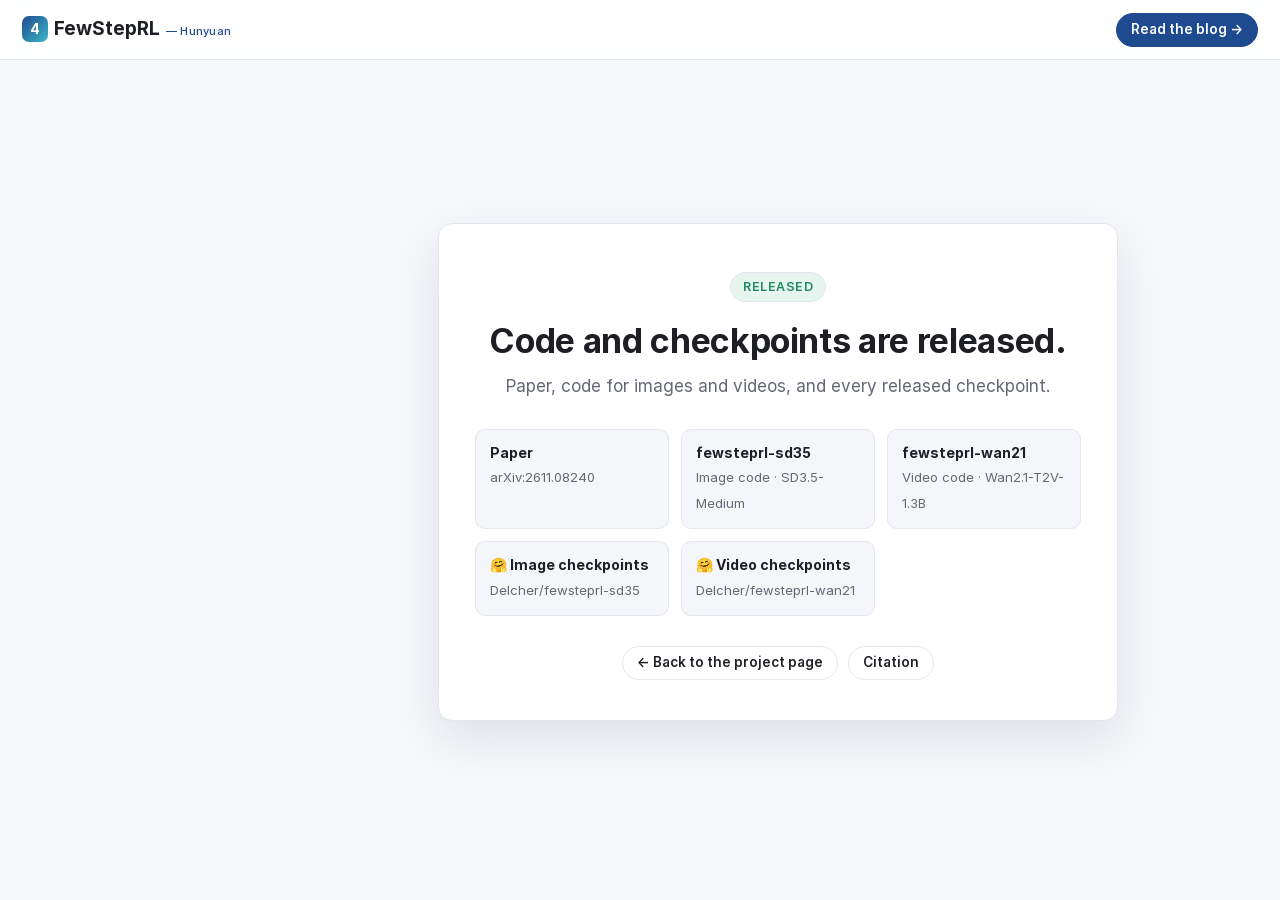
==== commit 5f77f6fa: "Link arXiv paper, GitHub code and Hugging Face checkpoints Co-authored-by: Cursor <cursoragent@curso" ====
--- a/coming-soon.html
+++ b/coming-soon.html
@@ -4,19 +4,20 @@
 <meta charset="utf-8">
 <meta name="viewport" content="width=device-width, initial-scale=1">
 <meta name="theme-color" content="#0d1424">
-<title>FewStepRL — Code and checkpoints coming soon</title>
-<meta name="description" content="The FewStepRL code (SD3.5-Medium and Wan2.1) and checkpoints will be released soon.">
+<title>FewStepRL — Code and checkpoints</title>
+<meta name="description" content="The FewStepRL code (SD3.5-Medium and Wan2.1) and checkpoints are released.">
 <link rel="stylesheet" href="css/style.css">
 <style>
   .soon { min-height: 100vh; display: grid; place-items: center; padding: calc(var(--top) + 32px) 22px 48px; }
-  .soon .panel { max-width: 640px; width: 100%; text-align: center; background: var(--card); border: 1px solid var(--line);
+  .soon .panel { max-width: 680px; width: 100%; text-align: center; background: var(--card); border: 1px solid var(--line);
     border-radius: var(--radius); box-shadow: var(--shadow); padding: 48px 36px 40px; }
-  .soon .badge { display: inline-block; padding: 4px 12px; border-radius: 999px; background: var(--grp-soft); color: var(--hy);
+  .soon .badge { display: inline-block; padding: 4px 12px; border-radius: 999px; background: #e6f5ee; color: var(--ok);
     font-size: 12.5px; font-weight: 600; letter-spacing: .04em; text-transform: uppercase; }
   .soon h1 { font-size: 34px; margin: 18px 0 10px; }
   .soon .lead { color: var(--muted); font-size: 17px; }
-  .soon .items { display: grid; grid-template-columns: repeat(auto-fit, minmax(170px, 1fr)); gap: 12px; margin: 28px 0 30px; text-align: left; }
-  .soon .item { border: 1px solid var(--line); border-radius: 10px; padding: 12px 14px; background: var(--soft); }
+  .soon .items { display: grid; grid-template-columns: repeat(auto-fit, minmax(190px, 1fr)); gap: 12px; margin: 28px 0 30px; text-align: left; }
+  .soon .item { display: block; border: 1px solid var(--line); border-radius: 10px; padding: 12px 14px; background: var(--soft); color: var(--ink); }
+  .soon .item:hover { text-decoration: none; border-color: #c9cfdb; box-shadow: var(--shadow-sm); }
   .soon .item b { display: block; font-size: 14px; }
   .soon .item span { font-size: 13px; color: var(--muted); }
   .soon .actions { display: flex; gap: 10px; justify-content: center; flex-wrap: wrap; }
@@ -34,13 +35,15 @@
 
 <main class="soon">
   <div class="panel">
-    <span class="badge">Coming soon</span>
-    <h1>Code and checkpoints will be released soon.</h1>
-    <p class="lead">We are preparing the public release of FewStepRL. Stay tuned.</p>
+    <span class="badge">Released</span>
+    <h1>Code and checkpoints are released.</h1>
+    <p class="lead">Paper, code for images and videos, and every released checkpoint.</p>
     <div class="items">
-      <div class="item"><b>fewsteprl-sd35</b><span>Image code · SD3.5-Medium</span></div>
-      <div class="item"><b>fewsteprl-wan21</b><span>Video code · Wan2.1-T2V-1.3B</span></div>
-      <div class="item"><b>Checkpoints</b><span>Released LoRAs on Hugging Face</span></div>
+      <a class="item" href="https://arxiv.org/abs/2611.08240"><b>Paper</b><span>arXiv:2611.08240</span></a>
+      <a class="item" href="https://github.com/EDAPINENUT/fewsteprl-sd35"><b>fewsteprl-sd35</b><span>Image code · SD3.5-Medium</span></a>
+      <a class="item" href="https://github.com/EDAPINENUT/fewsteprl-wan21"><b>fewsteprl-wan21</b><span>Video code · Wan2.1-T2V-1.3B</span></a>
+      <a class="item" href="https://huggingface.co/Delcher/fewsteprl-sd35"><b>🤗 Image checkpoints</b><span>Delcher/fewsteprl-sd35</span></a>
+      <a class="item" href="https://huggingface.co/Delcher/fewsteprl-wan21"><b>🤗 Video checkpoints</b><span>Delcher/fewsteprl-wan21</span></a>
     </div>
     <div class="actions">
       <a class="btn" href="./">← Back to the project page</a>
--- a/css/style.css
+++ b/css/style.css
@@ -145,6 +145,9 @@
 .hero h1 .sig { font-size: 18px; font-weight: 500; letter-spacing: .02em; color: #9fc3ff; margin-left: 10px; vertical-align: 6px; }
 .hero .subtitle { font-size: 22px; font-weight: 500; color: #dce6f7; margin: 14px 0 8px; }
 .hero .authors { font-size: 15px; color: #b8c5dc; max-width: 900px; }
+.hero .authors sup, .hero .affils sup { font-size: 10px; }
+.hero .affils { margin: 2px 0 0; font-size: 13.5px; color: #8d9bb5; max-width: 900px; }
+.hero .affils a { color: #b8c5dc; }
 .hero .tagline { margin: 14px 0 0; font-size: 16px; color: #e8eefb; max-width: 1120px; text-wrap: balance; }
 .hero .cta { display: flex; flex-wrap: wrap; gap: 10px; margin: 22px 0 30px; }
 .hero .btn { background: rgba(255, 255, 255, .08); color: #fff; border-color: rgba(255, 255, 255, .22); }
@@ -395,7 +398,7 @@
 
 /* ---------- overview: centred layout ---------- */
 .hero { text-align: center; }
-.hero .authors, .hero .tagline { margin-left: auto; margin-right: auto; }
+.hero .authors, .hero .affils, .hero .tagline { margin-left: auto; margin-right: auto; }
 .hero .cta { justify-content: center; }
 .hero h1 .sig { display: inline-block; }
 .home-body { margin: 0 auto; max-width: 1180px; }
